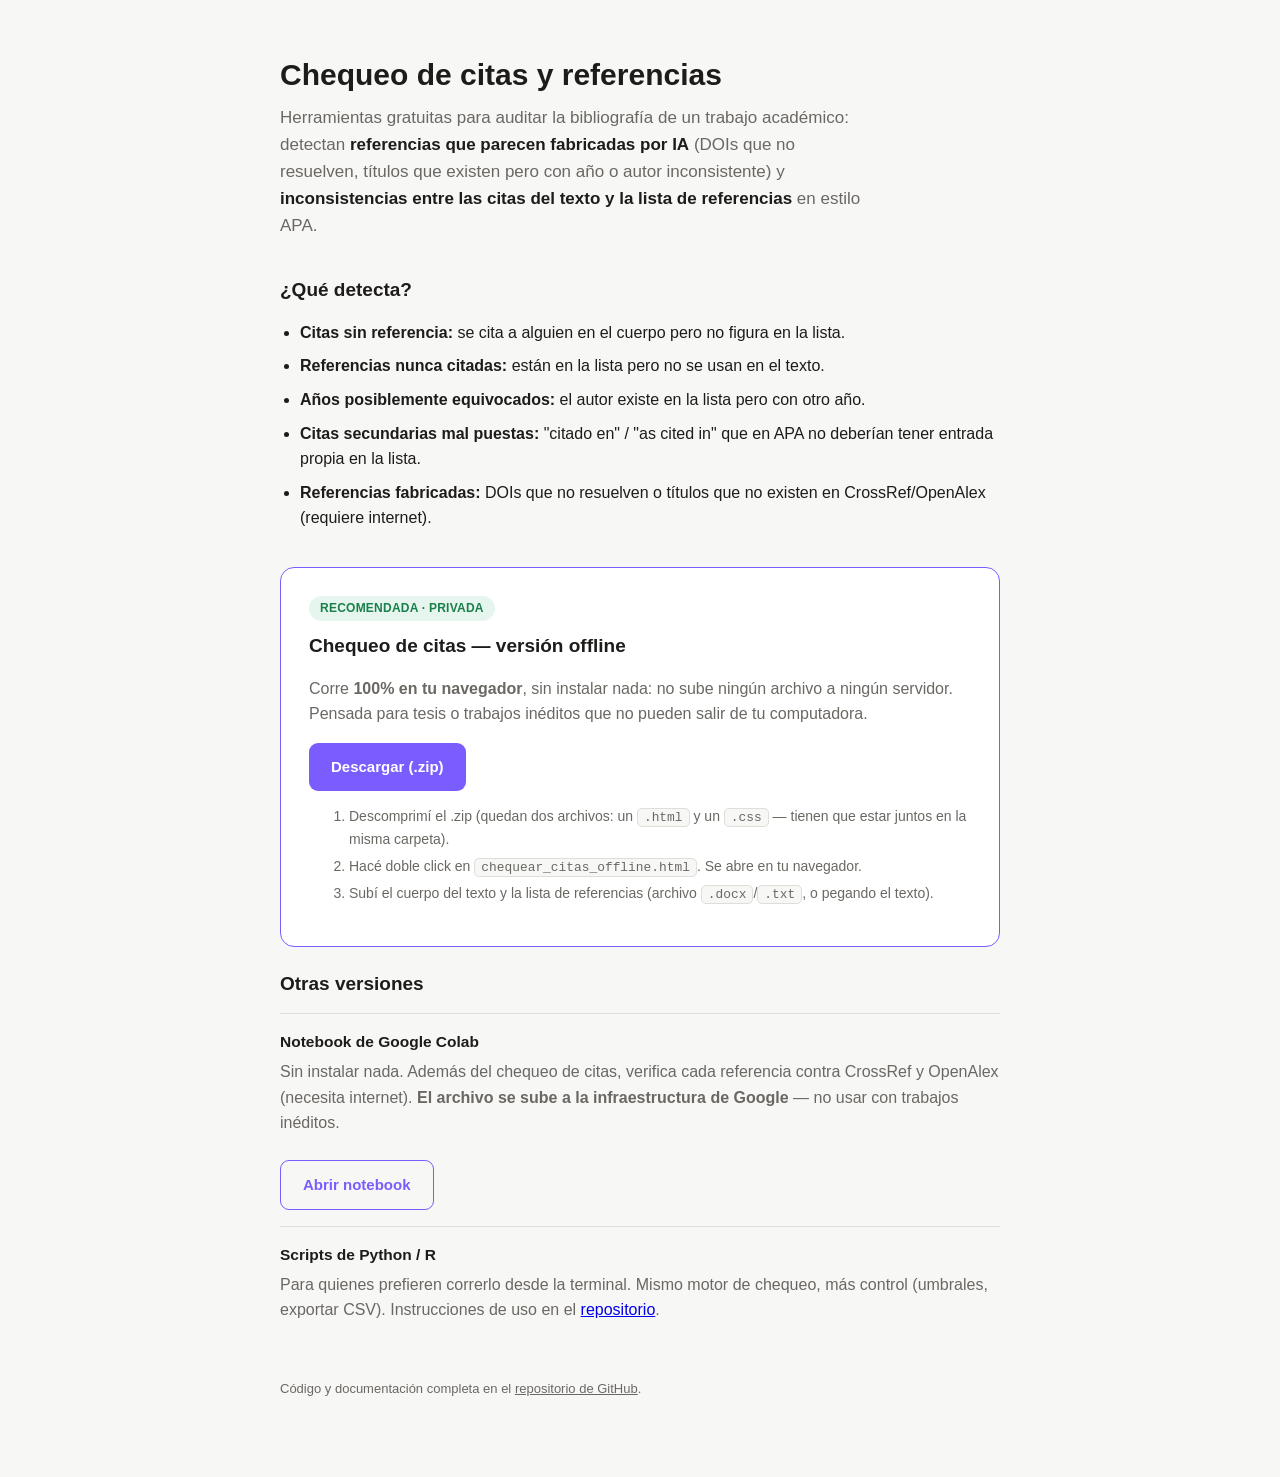
==== index.html @ 59083402 "primer commit jeje" ====
<!doctype html>
<html lang="es">
<head>
<meta charset="utf-8">
<meta name="viewport" content="width=device-width, initial-scale=1">
<title>Chequeo de citas y referencias</title>
<style>
  :root {
    --bg: #f7f7f5;
    --panel: #ffffff;
    --border: #e0ded8;
    --text: #1e1c1a;
    --muted: #6b6863;
    --accent: #7a5cff;
    --accent-text: #ffffff;
    --ok: #1a7f4b;
    --ok-bg: #e6f6ee;
    --warn: #8a6400;
    --warn-bg: #fdf3d6;
  }
  @media (prefers-color-scheme: dark) {
    :root {
      --bg: #1c1b1a;
      --panel: #262523;
      --border: #3a3835;
      --text: #ecebe8;
      --muted: #a29d94;
      --accent: #a894ff;
      --accent-text: #1c1b1a;
      --ok: #6fd39c;
      --ok-bg: #123a26;
      --warn: #e0bb4a;
      --warn-bg: #453a13;
    }
  }
  * { box-sizing: border-box; }
  body {
    margin: 0;
    background: var(--bg);
    color: var(--text);
    font: 16px/1.6 -apple-system, "Segoe UI", Roboto, sans-serif;
  }
  .wrap { max-width: 760px; margin: 0 auto; padding: 56px 20px 80px; }
  h1 { font-size: 30px; margin: 0 0 10px; line-height: 1.25; }
  .lead { color: var(--muted); font-size: 17px; margin: 0 0 36px; max-width: 62ch; }
  .lead b { color: var(--text); }
  h2 { font-size: 19px; margin: 0 0 14px; }
  ul.features { padding-left: 20px; margin: 0 0 36px; color: var(--text); }
  ul.features li { margin-bottom: 8px; }
  ul.features b { color: var(--text); }
  .panel {
    background: var(--panel);
    border: 1px solid var(--border);
    border-radius: 14px;
    padding: 26px 28px;
    margin-bottom: 22px;
  }
  .panel.destacado { border-color: var(--accent); }
  .tag {
    display: inline-block;
    background: var(--ok-bg);
    color: var(--ok);
    font-size: 12px;
    font-weight: 700;
    letter-spacing: .02em;
    text-transform: uppercase;
    border-radius: 999px;
    padding: 3px 11px;
    margin-bottom: 10px;
  }
  .tag.aviso { background: var(--warn-bg); color: var(--warn); }
  .panel p { color: var(--muted); margin: 8px 0 0; }
  .btn {
    display: inline-block;
    background: var(--accent);
    color: var(--accent-text);
    text-decoration: none;
    font-weight: 700;
    font-size: 15px;
    border-radius: 9px;
    padding: 12px 22px;
    margin-top: 16px;
  }
  .btn.secundario {
    background: transparent;
    color: var(--accent);
    border: 1.5px solid var(--accent);
  }
  .pasos { color: var(--muted); font-size: 14px; margin-top: 14px; }
  .pasos li { margin-bottom: 4px; }
  .otras h3 { font-size: 15.5px; margin: 0 0 4px; }
  .otras .item { padding: 16px 0; border-top: 1px solid var(--border); }
  .otras .item:first-child { border-top: none; padding-top: 0; }
  code {
    background: var(--bg);
    border: 1px solid var(--border);
    border-radius: 5px;
    padding: 1px 6px;
    font-size: .92em;
  }
  footer { color: var(--muted); font-size: 13px; margin-top: 40px; }
  footer a { color: var(--muted); }
</style>
</head>
<body>
<div class="wrap">

  <h1>Chequeo de citas y referencias</h1>
  <p class="lead">
    Herramientas gratuitas para auditar la bibliografía de un trabajo académico:
    detectan <b>referencias que parecen fabricadas por IA</b> (DOIs que no
    resuelven, títulos que existen pero con año o autor inconsistente) y
    <b>inconsistencias entre las citas del texto y la lista de referencias</b>
    en estilo APA.
  </p>

  <h2>¿Qué detecta?</h2>
  <ul class="features">
    <li><b>Citas sin referencia:</b> se cita a alguien en el cuerpo pero no figura en la lista.</li>
    <li><b>Referencias nunca citadas:</b> están en la lista pero no se usan en el texto.</li>
    <li><b>Años posiblemente equivocados:</b> el autor existe en la lista pero con otro año.</li>
    <li><b>Citas secundarias mal puestas:</b> "citado en" / "as cited in" que en APA no deberían tener entrada propia en la lista.</li>
    <li><b>Referencias fabricadas:</b> DOIs que no resuelven o títulos que no existen en CrossRef/OpenAlex (requiere internet).</li>
  </ul>

  <div class="panel destacado">
    <span class="tag">Recomendada · privada</span>
    <h2 style="margin-top:0">Chequeo de citas — versión offline</h2>
    <p>
      Corre <b>100% en tu navegador</b>, sin instalar nada: no sube ningún
      archivo a ningún servidor. Pensada para tesis o trabajos inéditos que
      no pueden salir de tu computadora.
    </p>
    <a class="btn" href="chequear_citas_offline.zip" download>Descargar (.zip)</a>
    <ol class="pasos">
      <li>Descomprimí el .zip (quedan dos archivos: un <code>.html</code> y un <code>.css</code> — tienen que estar juntos en la misma carpeta).</li>
      <li>Hacé doble click en <code>chequear_citas_offline.html</code>. Se abre en tu navegador.</li>
      <li>Subí el cuerpo del texto y la lista de referencias (archivo <code>.docx</code>/<code>.txt</code>, o pegando el texto).</li>
    </ol>
  </div>

  <div class="otras">
    <h2>Otras versiones</h2>

    <div class="item">
      <h3>Notebook de Google Colab</h3>
      <p style="color:var(--muted); margin:0 0 8px">
        Sin instalar nada. Además del chequeo de citas, verifica cada
        referencia contra CrossRef y OpenAlex (necesita internet).
        <b>El archivo se sube a la infraestructura de Google</b> — no usar
        con trabajos inéditos.
      </p>
      <a class="btn secundario" id="linkColab" href="https://colab.research.google.com/">Abrir notebook</a>
    </div>

    <div class="item">
      <h3>Scripts de Python / R</h3>
      <p style="color:var(--muted); margin:0">
        Para quienes prefieren correrlo desde la terminal. Mismo motor de
        chequeo, más control (umbrales, exportar CSV). Instrucciones de uso
        en el <a id="linkRepo" href="https://github.com/">repositorio</a>.
      </p>
    </div>
  </div>

  <footer>
    Código y documentación completa en el <a id="linkRepoFooter" href="https://github.com/">repositorio de GitHub</a>.
  </footer>

</div>

<script>
"use strict";
(function () {
  const host = location.hostname;
  const m = host.match(/^([^.]+)\.github\.io$/);
  if (!m) return; // se abrió local o desde otro dominio: dejamos los links por defecto
  const user = m[1];
  const segmentos = location.pathname.split("/").filter(Boolean);
  const repo = segmentos[0] || (user + ".github.io");
  const repoUrl = `https://github.com/${user}/${repo}`;
  const colabUrl = `https://colab.research.google.com/github/${user}/${repo}/blob/main/chequeo_referencias_y_citas.ipynb`;
  document.getElementById("linkColab").href = colabUrl;
  document.getElementById("linkRepo").href = repoUrl;
  document.getElementById("linkRepoFooter").href = repoUrl;
})();
</script>
</body>
</html>
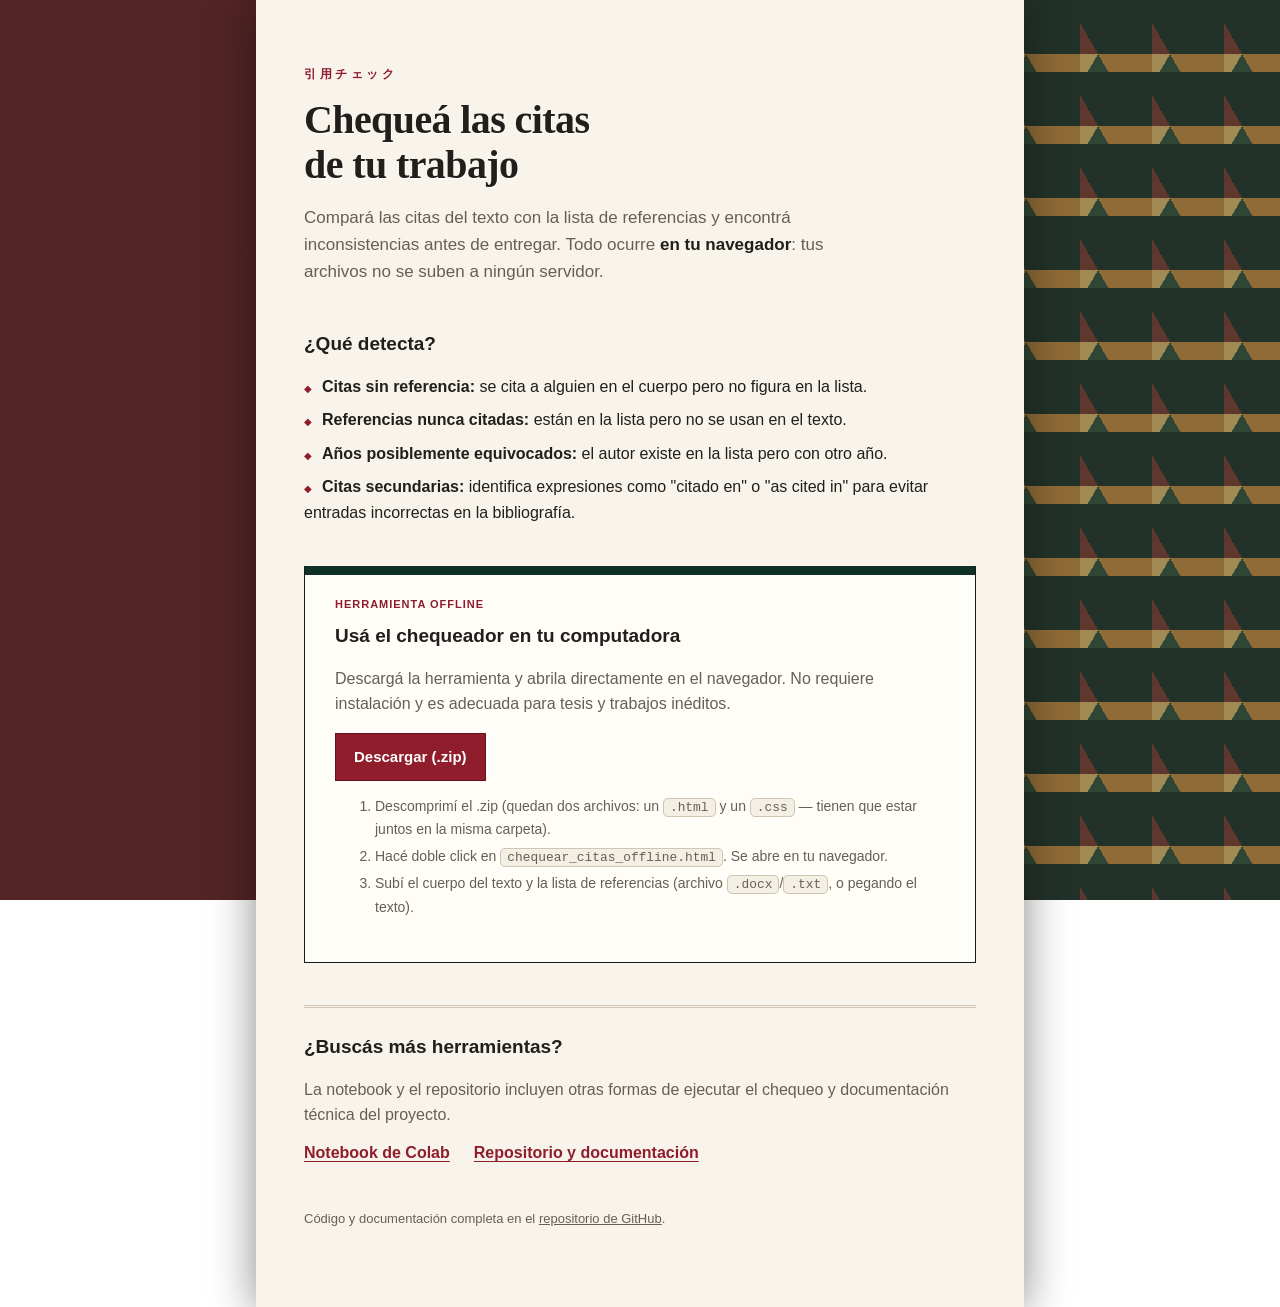
==== commit 5f2c5e2e: "Estética de kimetsu" ====
--- a/index.html
+++ b/index.html
@@ -3,94 +3,135 @@
 <head>
 <meta charset="utf-8">
 <meta name="viewport" content="width=device-width, initial-scale=1">
-<title>Chequeo de citas y referencias</title>
+<title>Chequeo de citas</title>
 <style>
   :root {
-    --bg: #f7f7f5;
-    --panel: #ffffff;
-    --border: #e0ded8;
-    --text: #1e1c1a;
-    --muted: #6b6863;
-    --accent: #7a5cff;
+    --bg: #f4efe4;
+    --panel: #fffdf7;
+    --border: #cfc5b2;
+    --text: #211f1b;
+    --muted: #665f55;
+    --accent: #8f1d2c;
     --accent-text: #ffffff;
-    --ok: #1a7f4b;
-    --ok-bg: #e6f6ee;
-    --warn: #8a6400;
-    --warn-bg: #fdf3d6;
-  }
-  @media (prefers-color-scheme: dark) {
-    :root {
-      --bg: #1c1b1a;
-      --panel: #262523;
-      --border: #3a3835;
-      --text: #ecebe8;
-      --muted: #a29d94;
-      --accent: #a894ff;
-      --accent-text: #1c1b1a;
-      --ok: #6fd39c;
-      --ok-bg: #123a26;
-      --warn: #e0bb4a;
-      --warn-bg: #453a13;
-    }
+    --green: #164b3b;
+    --green-dark: #0d3027;
+    --ink: #171a18;
+    --ok: #164b3b;
+    --ok-bg: transparent;
   }
   * { box-sizing: border-box; }
   body {
     margin: 0;
-    background: var(--bg);
+    background:
+      linear-gradient(rgba(20, 18, 15, .26), rgba(20, 18, 15, .26)),
+      linear-gradient(to right, #682b2d 0 50%, transparent 50%),
+      conic-gradient(from 30deg at 25% 75%,
+        #273d32 0 60deg,
+        #ba8a45 60deg 120deg,
+        #395743 120deg 180deg,
+        #d2b36c 180deg 240deg,
+        #78443a 240deg 300deg,
+        #273d32 300deg 360deg);
+    background-position: 0 0, 0 0, 0 0;
+    background-size: 100% 100%, 100% 100%, 72px 72px;
+    background-attachment: fixed;
     color: var(--text);
     font: 16px/1.6 -apple-system, "Segoe UI", Roboto, sans-serif;
   }
-  .wrap { max-width: 760px; margin: 0 auto; padding: 56px 20px 80px; }
-  h1 { font-size: 30px; margin: 0 0 10px; line-height: 1.25; }
-  .lead { color: var(--muted); font-size: 17px; margin: 0 0 36px; max-width: 62ch; }
+  .wrap {
+    max-width: 768px;
+    min-height: 100vh;
+    margin: 0 auto;
+    padding: 68px 48px 80px;
+    background:
+      linear-gradient(rgba(248, 244, 235, .96), rgba(248, 244, 235, .96)),
+      repeating-linear-gradient(0deg, transparent 0 23px, rgba(65, 50, 35, .08) 24px),
+      var(--bg);
+    box-shadow: 0 0 42px rgba(12, 9, 7, .48);
+  }
+  .wrap::before {
+    content: "引用チェック";
+    display: block;
+    color: var(--accent);
+    font: 700 12px/1 Georgia, serif;
+    letter-spacing: .3em;
+    margin-bottom: 18px;
+  }
+  h1 {
+    max-width: 16ch;
+    font: 700 40px/1.12 Georgia, "Times New Roman", serif;
+    margin: 0 0 16px;
+    letter-spacing: -.015em;
+    text-shadow: 1px 1px 0 #fff;
+  }
+  .lead { color: var(--muted); font-size: 17px; margin: 0 0 44px; max-width: 59ch; }
   .lead b { color: var(--text); }
   h2 { font-size: 19px; margin: 0 0 14px; }
-  ul.features { padding-left: 20px; margin: 0 0 36px; color: var(--text); }
+  ul.features { padding-left: 0; margin: 0 0 40px; color: var(--text); list-style: none; }
   ul.features li { margin-bottom: 8px; }
+  ul.features li::before { content: "◆"; color: var(--accent); font-size: 10px; margin-right: 10px; }
   ul.features b { color: var(--text); }
   .panel {
     background: var(--panel);
-    border: 1px solid var(--border);
-    border-radius: 14px;
-    padding: 26px 28px;
-    margin-bottom: 22px;
-  }
-  .panel.destacado { border-color: var(--accent); }
+    border: 1px solid var(--ink);
+    border-radius: 0;
+    padding: 30px;
+    margin-bottom: 24px;
+    position: relative;
+  }
+  .panel.destacado { border-top: 0; }
+  .panel.destacado::before {
+    content: "";
+    position: absolute;
+    inset: 0 0 auto 0;
+    height: 9px;
+    background: conic-gradient(from 30deg at 25% 75%,
+      var(--green-dark) 0 60deg,
+      #b6813d 60deg 120deg,
+      var(--green) 120deg 180deg,
+      #d0ad62 180deg 240deg,
+      #743c35 240deg 300deg,
+      var(--green-dark) 300deg 360deg);
+    background-size: 36px 36px;
+  }
   .tag {
-    display: inline-block;
+    display: block;
     background: var(--ok-bg);
-    color: var(--ok);
-    font-size: 12px;
+    color: var(--accent);
+    font-size: 11px;
     font-weight: 700;
-    letter-spacing: .02em;
+    letter-spacing: .09em;
     text-transform: uppercase;
-    border-radius: 999px;
-    padding: 3px 11px;
-    margin-bottom: 10px;
-  }
-  .tag.aviso { background: var(--warn-bg); color: var(--warn); }
+    padding: 0;
+    margin-bottom: 8px;
+  }
   .panel p { color: var(--muted); margin: 8px 0 0; }
   .btn {
     display: inline-block;
     background: var(--accent);
     color: var(--accent-text);
     text-decoration: none;
-    font-weight: 700;
+    font-weight: 650;
     font-size: 15px;
-    border-radius: 9px;
-    padding: 12px 22px;
+    border: 1px solid #65121e;
+    border-radius: 0;
+    padding: 11px 18px;
     margin-top: 16px;
-  }
-  .btn.secundario {
-    background: transparent;
-    color: var(--accent);
-    border: 1.5px solid var(--accent);
+    transition: background-color 140ms ease;
+  }
+  .btn:hover {
+    background: #681420;
+  }
+  .btn:focus-visible {
+    outline: 3px solid var(--accent);
+    outline-offset: 3px;
   }
   .pasos { color: var(--muted); font-size: 14px; margin-top: 14px; }
   .pasos li { margin-bottom: 4px; }
-  .otras h3 { font-size: 15.5px; margin: 0 0 4px; }
-  .otras .item { padding: 16px 0; border-top: 1px solid var(--border); }
-  .otras .item:first-child { border-top: none; padding-top: 0; }
+  .mas-info { margin-top: 42px; padding-top: 24px; border-top: 3px double var(--border); }
+  .mas-info p { color: var(--muted); margin: 0 0 12px; }
+  .enlaces { display: flex; flex-wrap: wrap; gap: 8px 24px; }
+  .enlaces a { color: var(--accent); font-weight: 600; text-underline-offset: 3px; }
   code {
     background: var(--bg);
     border: 1px solid var(--border);
@@ -98,20 +139,23 @@
     padding: 1px 6px;
     font-size: .92em;
   }
-  footer { color: var(--muted); font-size: 13px; margin-top: 40px; }
+  footer { color: var(--muted); font-size: 13px; margin-top: 44px; }
   footer a { color: var(--muted); }
+  @media (max-width: 600px) {
+    .wrap { padding: 48px 22px 64px; }
+    h1 { font-size: 34px; }
+    .panel { padding: 26px 22px; }
+  }
 </style>
 </head>
 <body>
 <div class="wrap">
 
-  <h1>Chequeo de citas y referencias</h1>
+  <h1>Chequeá las citas de tu trabajo</h1>
   <p class="lead">
-    Herramientas gratuitas para auditar la bibliografía de un trabajo académico:
-    detectan <b>referencias que parecen fabricadas por IA</b> (DOIs que no
-    resuelven, títulos que existen pero con año o autor inconsistente) y
-    <b>inconsistencias entre las citas del texto y la lista de referencias</b>
-    en estilo APA.
+    Compará las citas del texto con la lista de referencias y encontrá
+    inconsistencias antes de entregar. Todo ocurre <b>en tu navegador</b>:
+    tus archivos no se suben a ningún servidor.
   </p>
 
   <h2>¿Qué detecta?</h2>
@@ -119,17 +163,15 @@
     <li><b>Citas sin referencia:</b> se cita a alguien en el cuerpo pero no figura en la lista.</li>
     <li><b>Referencias nunca citadas:</b> están en la lista pero no se usan en el texto.</li>
     <li><b>Años posiblemente equivocados:</b> el autor existe en la lista pero con otro año.</li>
-    <li><b>Citas secundarias mal puestas:</b> "citado en" / "as cited in" que en APA no deberían tener entrada propia en la lista.</li>
-    <li><b>Referencias fabricadas:</b> DOIs que no resuelven o títulos que no existen en CrossRef/OpenAlex (requiere internet).</li>
+    <li><b>Citas secundarias:</b> identifica expresiones como "citado en" o "as cited in" para evitar entradas incorrectas en la bibliografía.</li>
   </ul>
 
   <div class="panel destacado">
-    <span class="tag">Recomendada · privada</span>
-    <h2 style="margin-top:0">Chequeo de citas — versión offline</h2>
+    <span class="tag">Herramienta offline</span>
+    <h2 style="margin-top:0">Usá el chequeador en tu computadora</h2>
     <p>
-      Corre <b>100% en tu navegador</b>, sin instalar nada: no sube ningún
-      archivo a ningún servidor. Pensada para tesis o trabajos inéditos que
-      no pueden salir de tu computadora.
+      Descargá la herramienta y abrila directamente en el navegador. No
+      requiere instalación y es adecuada para tesis y trabajos inéditos.
     </p>
     <a class="btn" href="chequear_citas_offline.zip" download>Descargar (.zip)</a>
     <ol class="pasos">
@@ -139,27 +181,15 @@
     </ol>
   </div>
 
-  <div class="otras">
-    <h2>Otras versiones</h2>
-
-    <div class="item">
-      <h3>Notebook de Google Colab</h3>
-      <p style="color:var(--muted); margin:0 0 8px">
-        Sin instalar nada. Además del chequeo de citas, verifica cada
-        referencia contra CrossRef y OpenAlex (necesita internet).
-        <b>El archivo se sube a la infraestructura de Google</b> — no usar
-        con trabajos inéditos.
-      </p>
-      <a class="btn secundario" id="linkColab" href="https://colab.research.google.com/">Abrir notebook</a>
-    </div>
-
-    <div class="item">
-      <h3>Scripts de Python / R</h3>
-      <p style="color:var(--muted); margin:0">
-        Para quienes prefieren correrlo desde la terminal. Mismo motor de
-        chequeo, más control (umbrales, exportar CSV). Instrucciones de uso
-        en el <a id="linkRepo" href="https://github.com/">repositorio</a>.
-      </p>
+  <div class="mas-info">
+    <h2>¿Buscás más herramientas?</h2>
+    <p>
+      La notebook y el repositorio incluyen otras formas de ejecutar el
+      chequeo y documentación técnica del proyecto.
+    </p>
+    <div class="enlaces">
+      <a id="linkColab" href="https://colab.research.google.com/">Notebook de Colab</a>
+      <a id="linkRepo" href="https://github.com/">Repositorio y documentación</a>
     </div>
   </div>
 
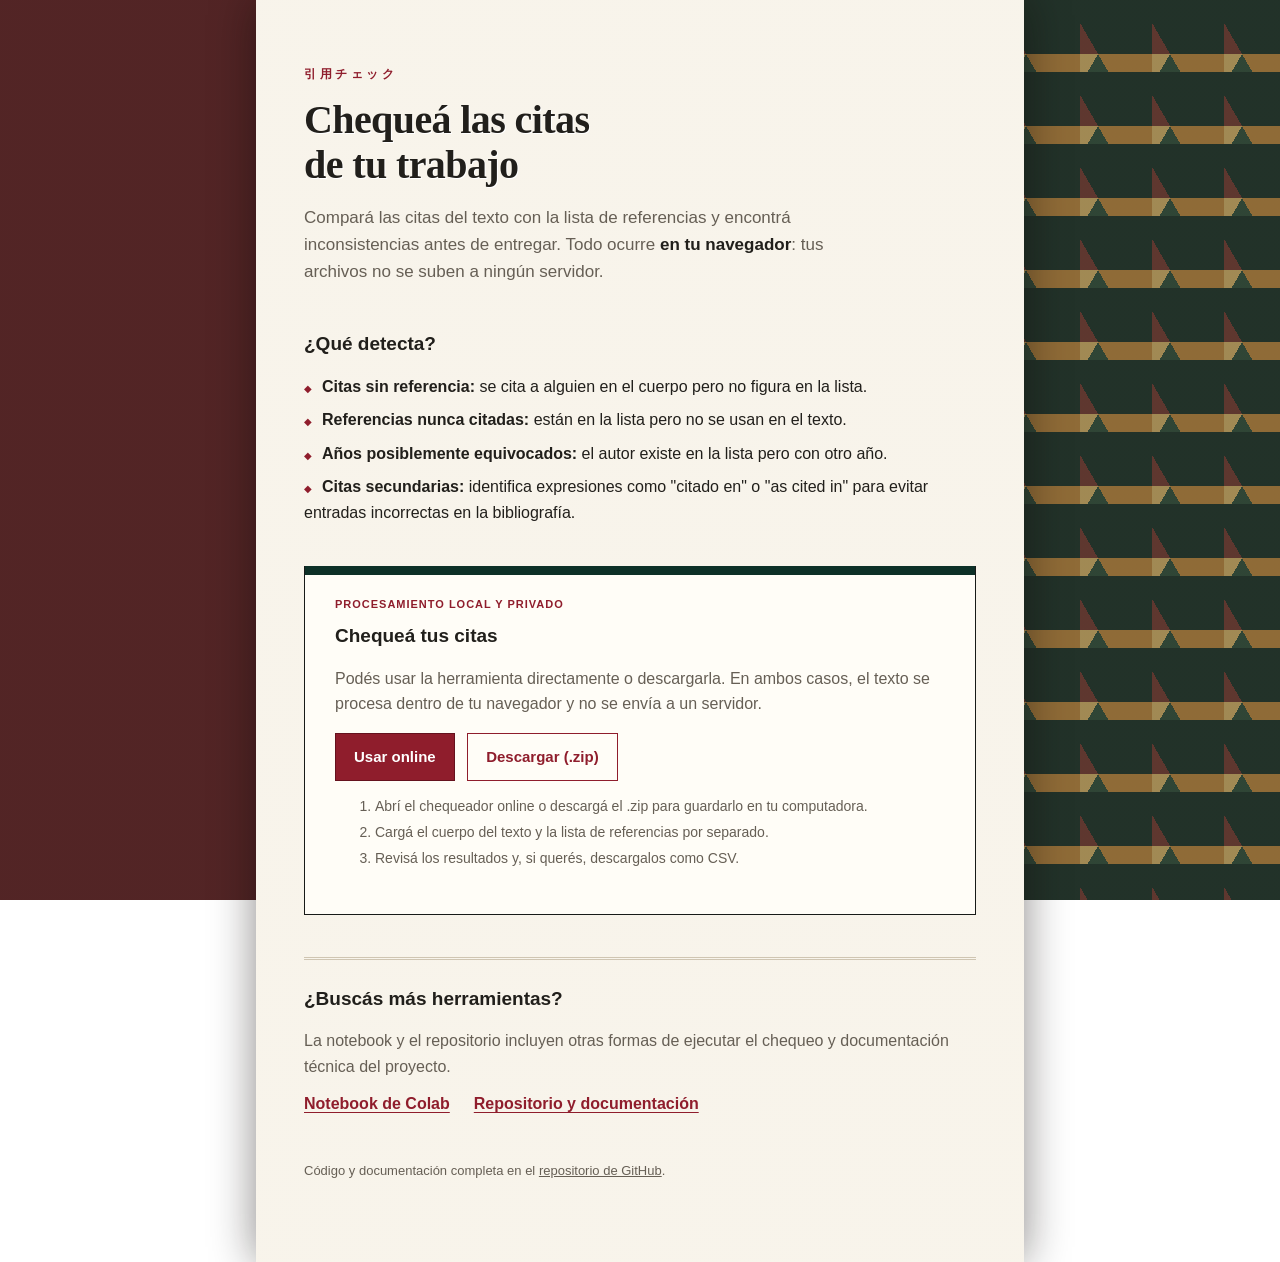
==== commit df32c973: "Agregué versión online" ====
--- a/index.html
+++ b/index.html
@@ -122,6 +122,13 @@
   .btn:hover {
     background: #681420;
   }
+  .btn.secundario {
+    background: transparent;
+    color: var(--accent);
+    border-color: var(--accent);
+    margin-left: 8px;
+  }
+  .btn.secundario:hover { background: #f3e2df; }
   .btn:focus-visible {
     outline: 3px solid var(--accent);
     outline-offset: 3px;
@@ -167,17 +174,18 @@
   </ul>
 
   <div class="panel destacado">
-    <span class="tag">Herramienta offline</span>
-    <h2 style="margin-top:0">Usá el chequeador en tu computadora</h2>
+    <span class="tag">Procesamiento local y privado</span>
+    <h2 style="margin-top:0">Chequeá tus citas</h2>
     <p>
-      Descargá la herramienta y abrila directamente en el navegador. No
-      requiere instalación y es adecuada para tesis y trabajos inéditos.
+      Podés usar la herramienta directamente o descargarla. En ambos casos,
+      el texto se procesa dentro de tu navegador y no se envía a un servidor.
     </p>
-    <a class="btn" href="chequear_citas_offline.zip" download>Descargar (.zip)</a>
+    <a class="btn" href="chequear_citas_offline.html">Usar online</a>
+    <a class="btn secundario" href="chequear_citas_offline.zip" download>Descargar (.zip)</a>
     <ol class="pasos">
-      <li>Descomprimí el .zip (quedan dos archivos: un <code>.html</code> y un <code>.css</code> — tienen que estar juntos en la misma carpeta).</li>
-      <li>Hacé doble click en <code>chequear_citas_offline.html</code>. Se abre en tu navegador.</li>
-      <li>Subí el cuerpo del texto y la lista de referencias (archivo <code>.docx</code>/<code>.txt</code>, o pegando el texto).</li>
+      <li>Abrí el chequeador online o descargá el .zip para guardarlo en tu computadora.</li>
+      <li>Cargá el cuerpo del texto y la lista de referencias por separado.</li>
+      <li>Revisá los resultados y, si querés, descargalos como CSV.</li>
     </ol>
   </div>
 
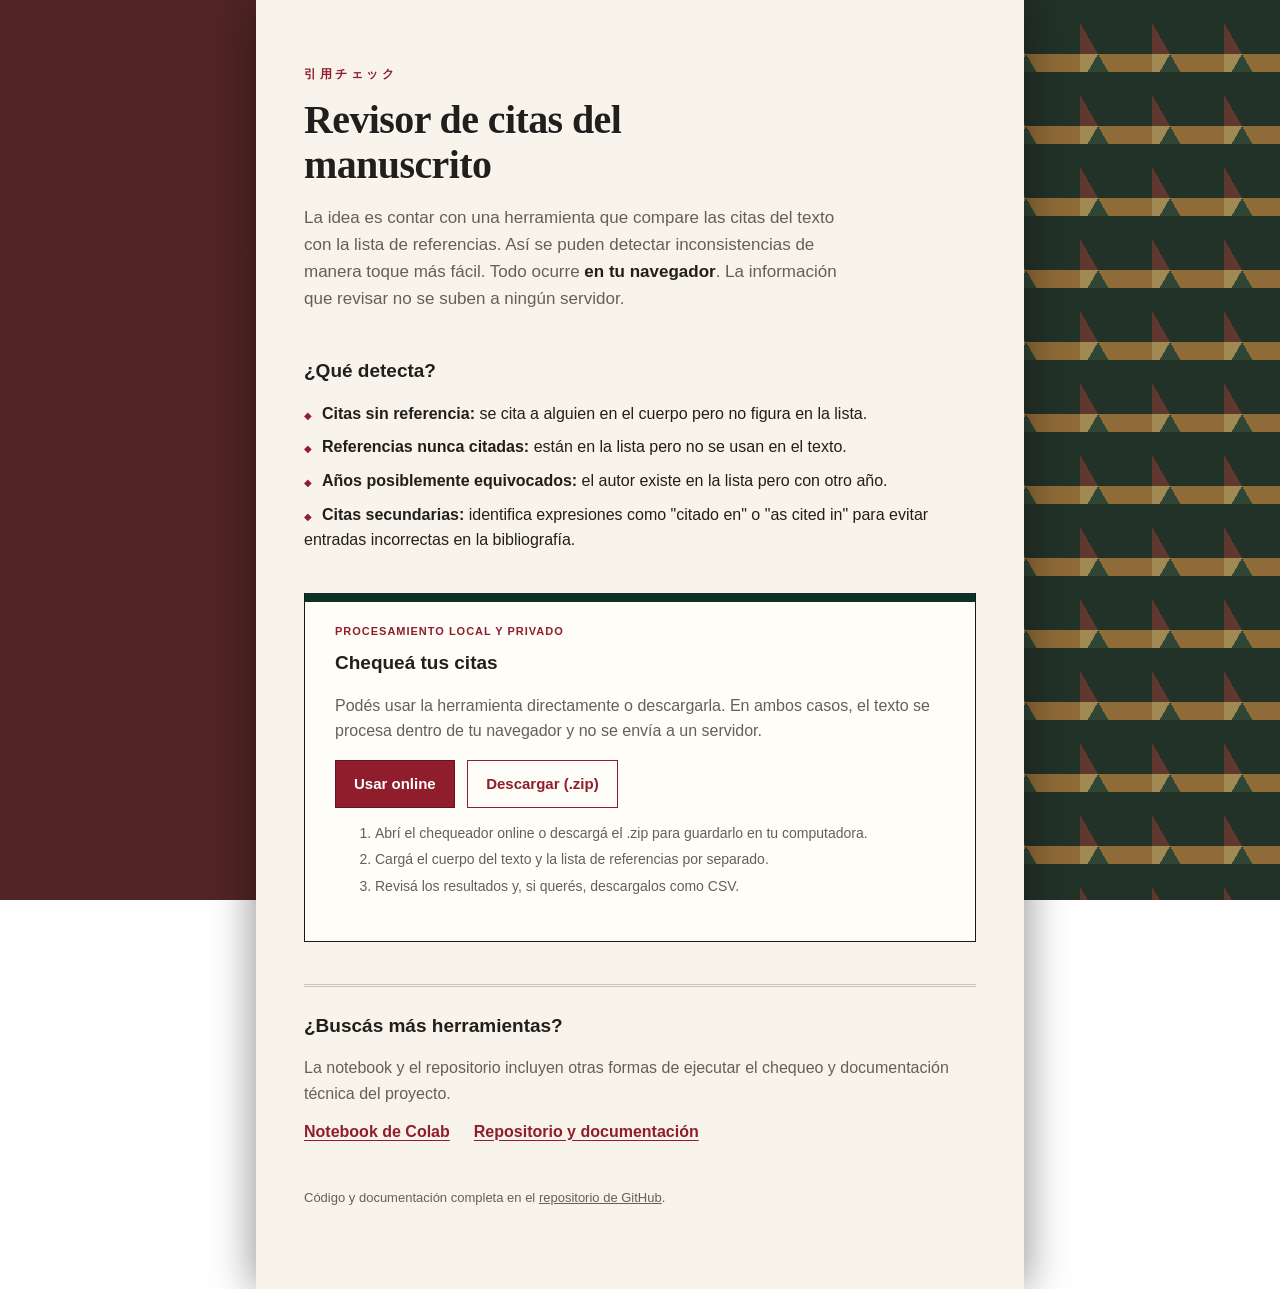
==== commit af2d704d: "Agregue versión online y corregí textos" ====
--- a/index.html
+++ b/index.html
@@ -158,11 +158,11 @@
 <body>
 <div class="wrap">
 
-  <h1>Chequeá las citas de tu trabajo</h1>
+  <h1>Revisor de citas del manuscrito</h1>
   <p class="lead">
-    Compará las citas del texto con la lista de referencias y encontrá
-    inconsistencias antes de entregar. Todo ocurre <b>en tu navegador</b>:
-    tus archivos no se suben a ningún servidor.
+    La idea es contar con una herramienta que compare las citas del texto con la lista de referencias. Así se puden detectar
+    inconsistencias de manera toque más fácil. Todo ocurre <b>en tu navegador</b>.
+    La información que revisar no se suben a ningún servidor.
   </p>
 
   <h2>¿Qué detecta?</h2>
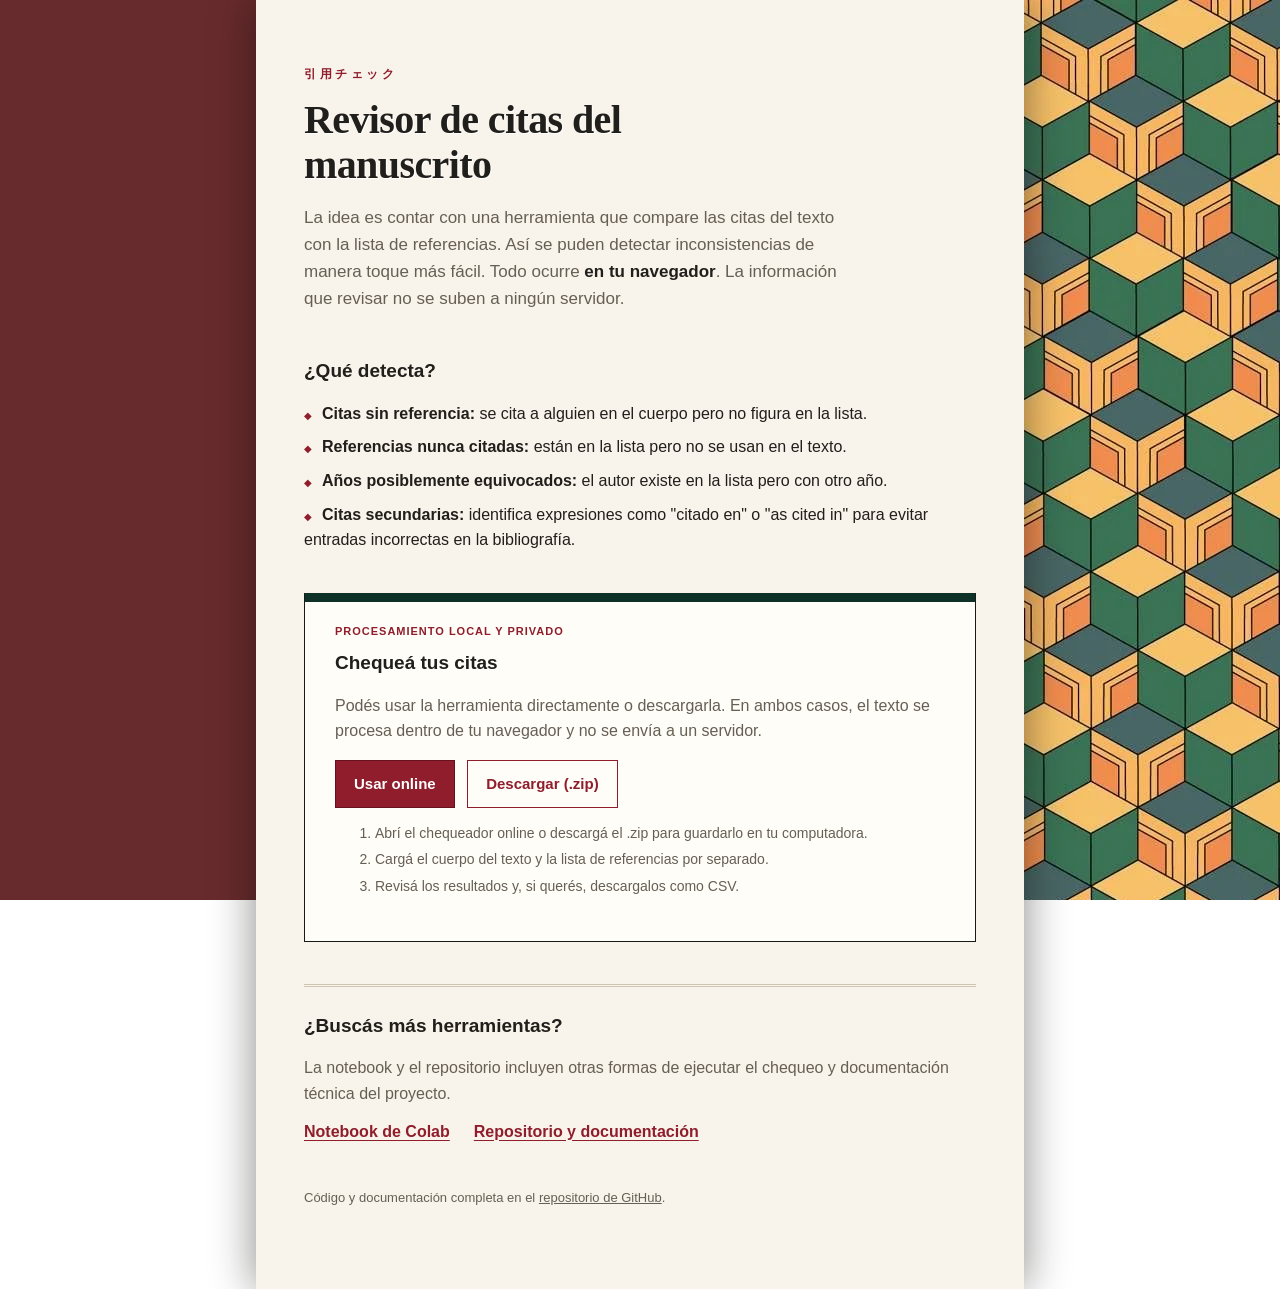
==== commit ffd81b71: "Actualice el fondo de pantalla" ====
--- a/index.html
+++ b/index.html
@@ -23,17 +23,11 @@
   body {
     margin: 0;
     background:
-      linear-gradient(rgba(20, 18, 15, .26), rgba(20, 18, 15, .26)),
       linear-gradient(to right, #682b2d 0 50%, transparent 50%),
-      conic-gradient(from 30deg at 25% 75%,
-        #273d32 0 60deg,
-        #ba8a45 60deg 120deg,
-        #395743 120deg 180deg,
-        #d2b36c 180deg 240deg,
-        #78443a 240deg 300deg,
-        #273d32 300deg 360deg);
-    background-position: 0 0, 0 0, 0 0;
-    background-size: 100% 100%, 100% 100%, 72px 72px;
+      url("tomioka.webp");
+    background-position: 0 0, right top;
+    background-size: 100% 100%, 640px auto;
+    background-repeat: no-repeat, repeat;
     background-attachment: fixed;
     color: var(--text);
     font: 16px/1.6 -apple-system, "Segoe UI", Roboto, sans-serif;
